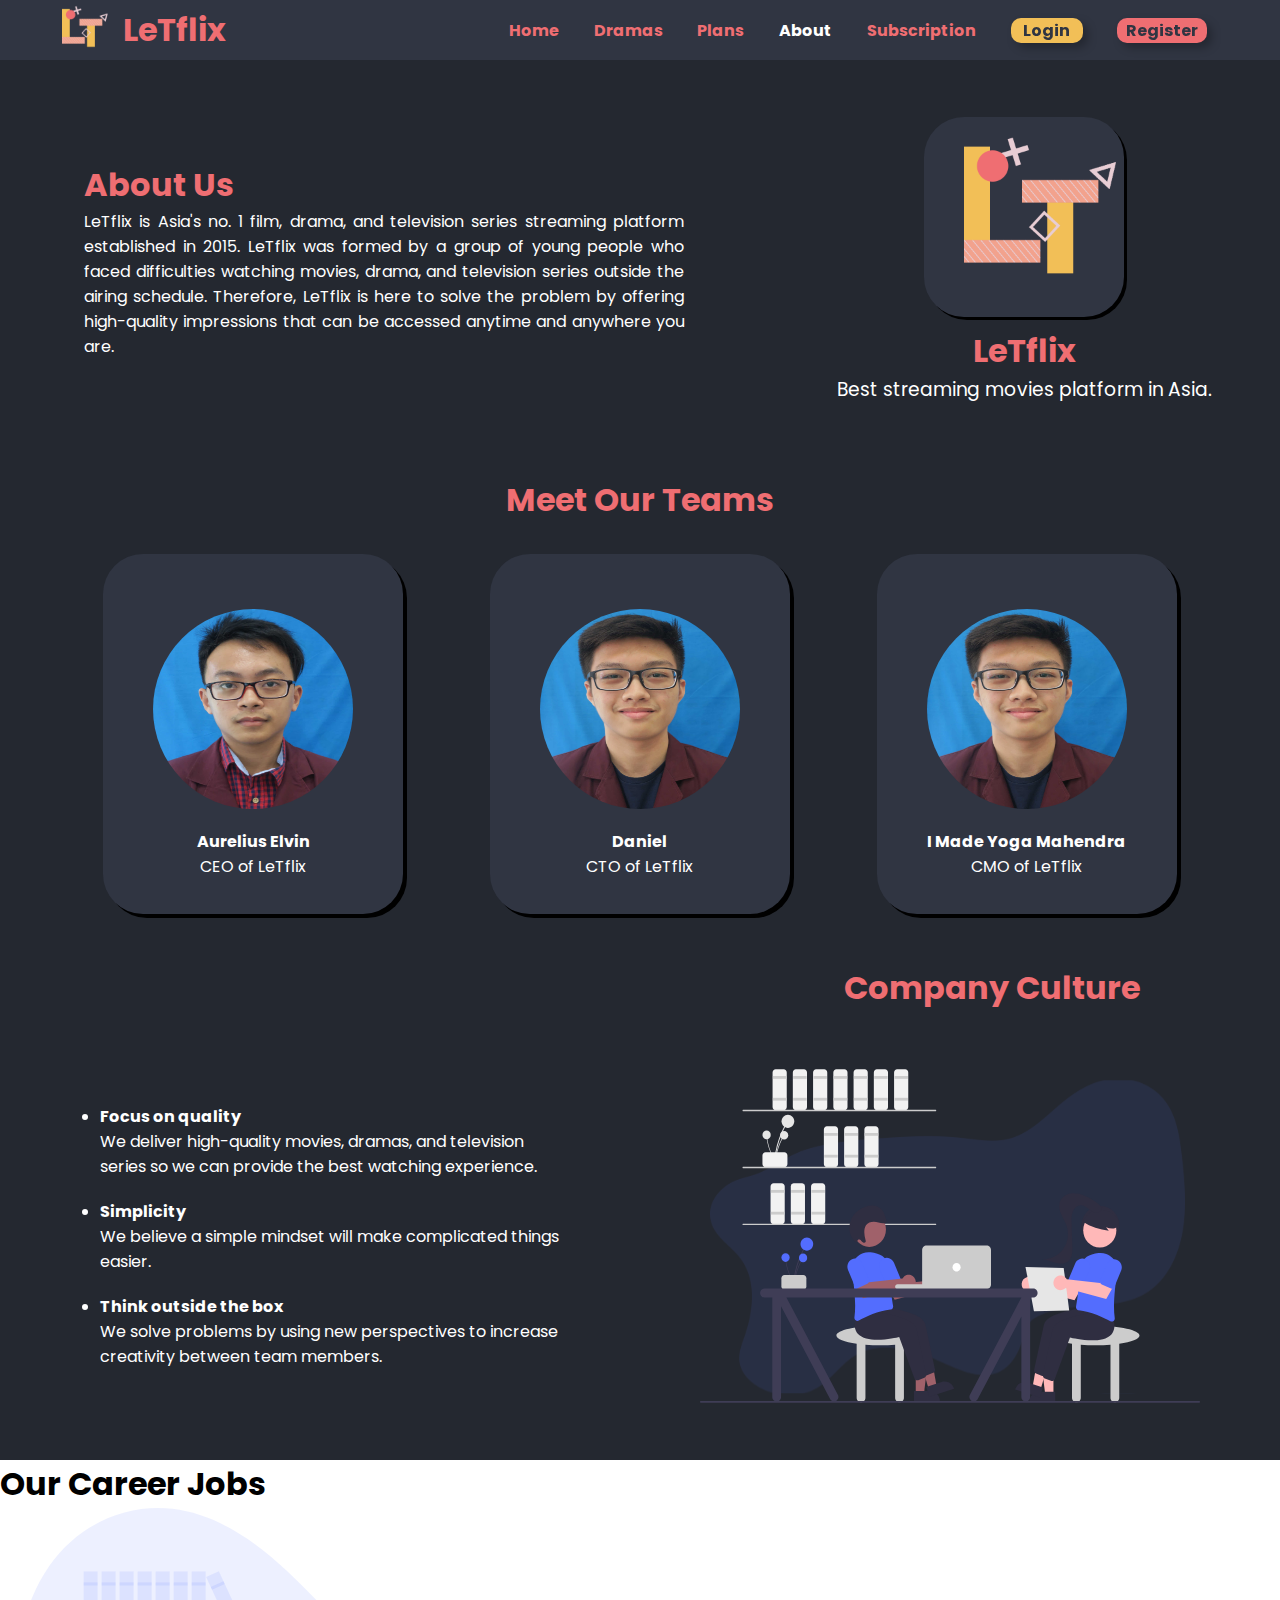
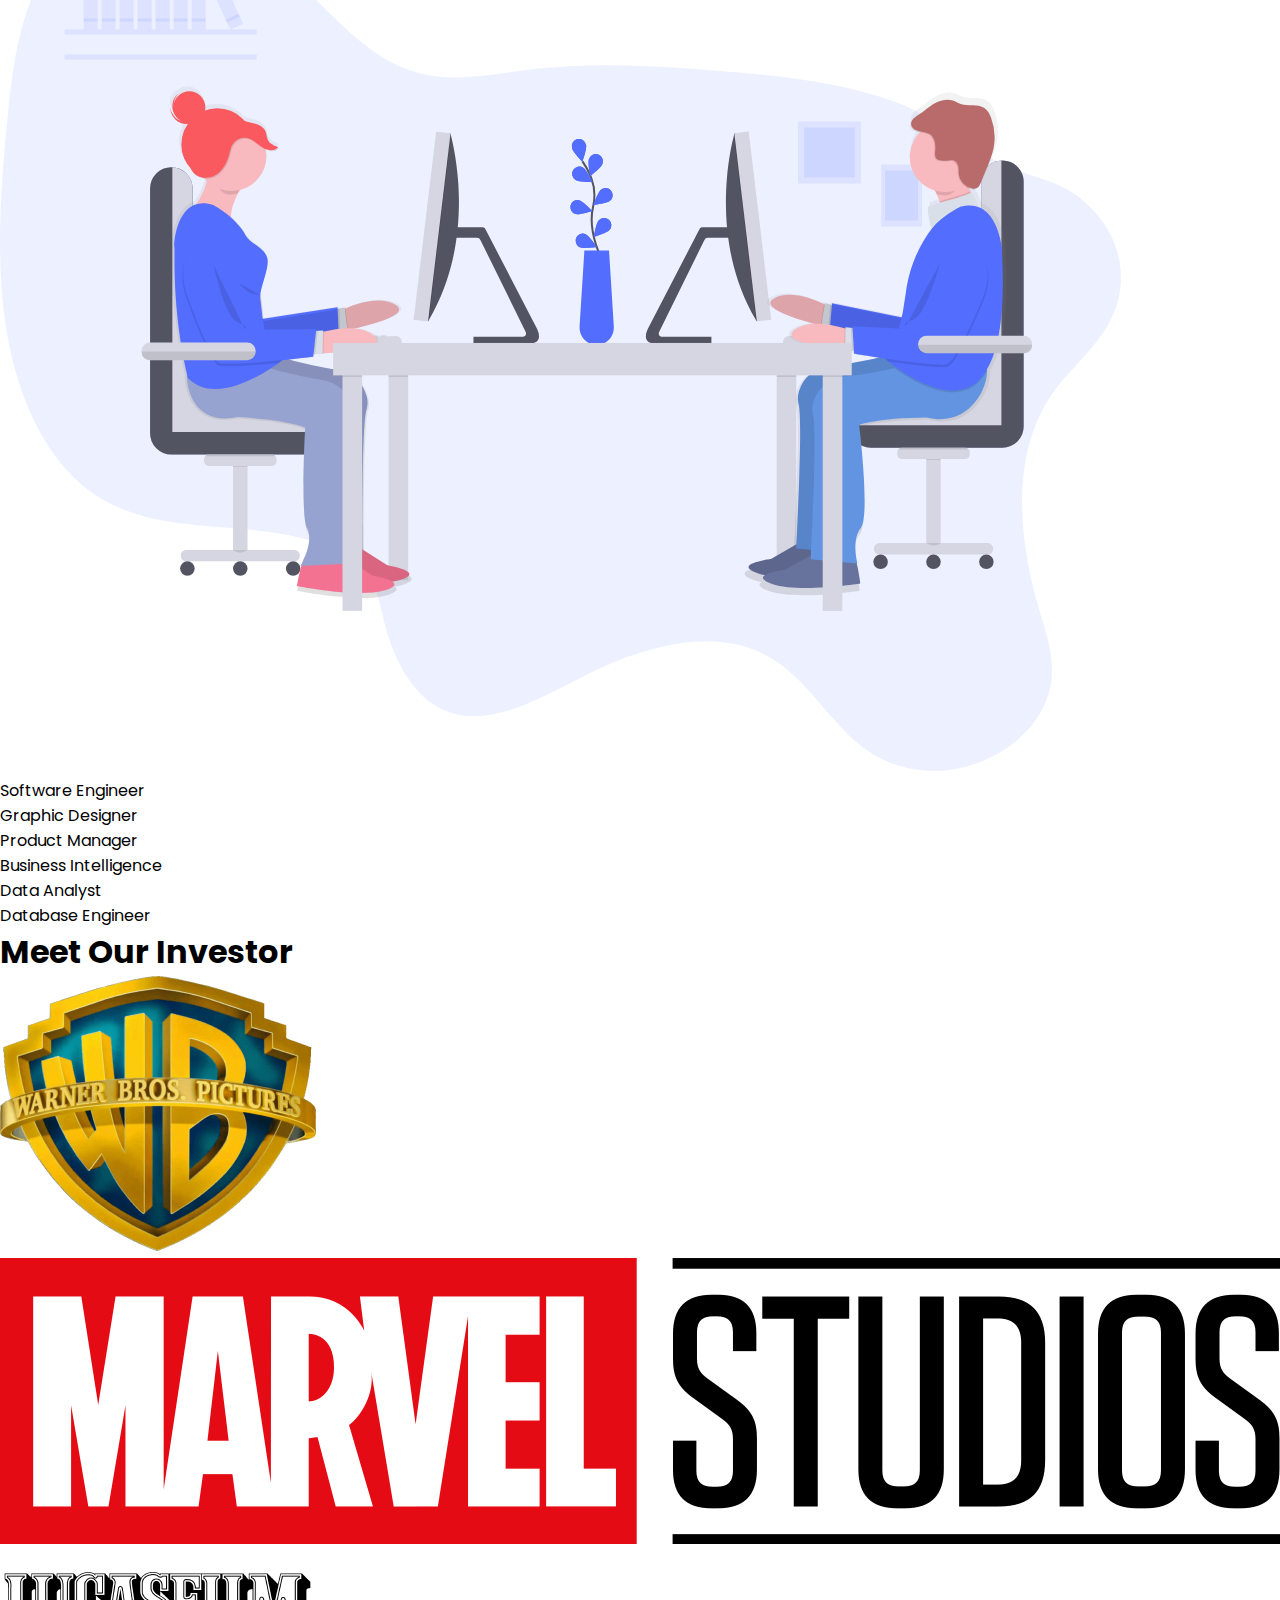
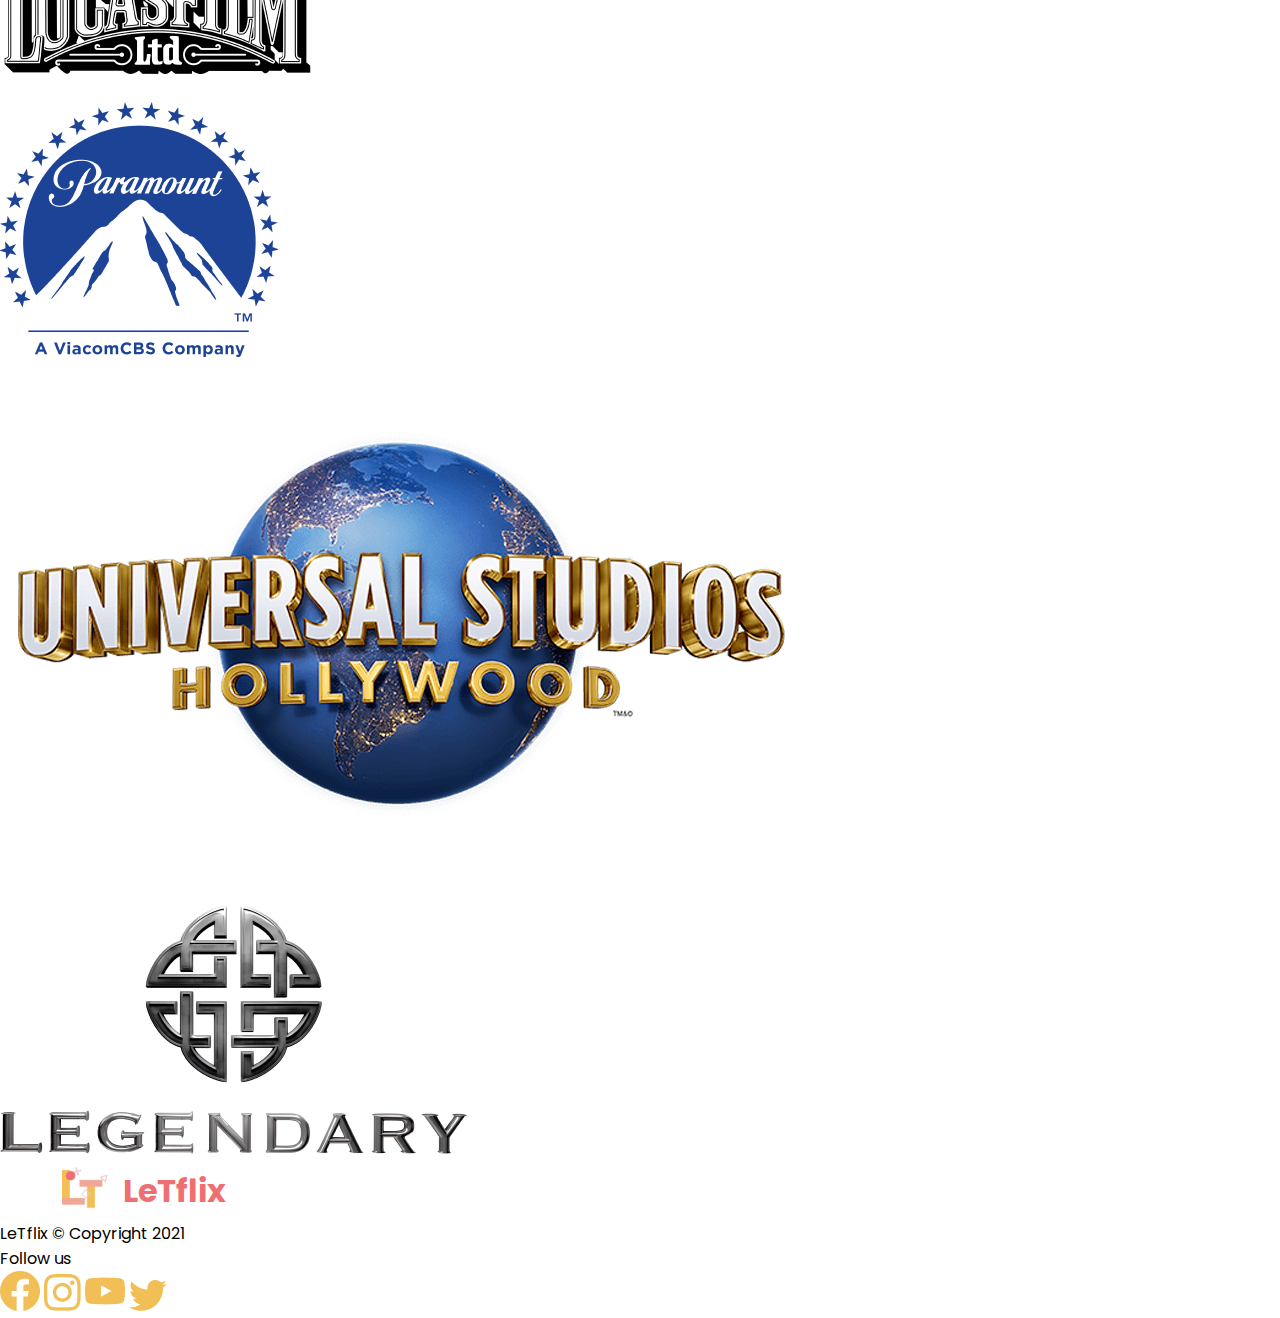
==== aboutPage.html @ 3bac0ff7 "Update aboutPage.html" ====
<!DOCTYPE html>
<html lang="en">
<head>
    <meta charset="UTF-8">
    <meta http-equiv="X-UA-Compatible" content="IE=edge">
    <meta name="viewport" content="width=device-width, initial-scale=1.0">
    <title>About Us - LeTflix</title>
    <link rel="preconnect" href="https://fonts.gstatic.com">
    <link href="https://fonts.googleapis.com/css2?family=Poppins:wght@400;700&display=swap" rel="stylesheet">
    <link rel="stylesheet" href="./style/aboutStyle.css">
    <link rel="shortcut icon" href="./assets/logo.png">
</head>
<body>
    <header>
        <div class="header-left">
            <img src="./assets/logo.png" width="60px" height="60px" alt="">
            <h1>LeTflix</h1>
        </div>
        <div class="header-right">
            <a class="nav-home" href="homePage.html">Home</a>
            <a class="nav-dramas" href="dramasPage.html">Dramas</a>
            <a class="nav-plans" href="plansPage.html">Plans</a>
            <a class="nav-about" href="#">About</a>
            <a class="nav-subscription" href="subscriptionPage.html">Subscription</a>
            <a class="nav-login" href="#" class="login">Login</a>
            <a class="nav-register" href="#" class="register">Register</a>
        </div>
    </header>

    <div class="about-us-desc">
        <div class="left-container">
            <div class="left-content">
                <h1>About Us</h1>
                <p>LeTflix is Asia's no. 1 film, drama, and television series streaming platform established in 2015. LeTflix was formed by a group of young people who faced difficulties watching movies, drama, and television series outside the airing schedule. Therefore, LeTflix is here to solve the problem by offering high-quality impressions that can be accessed anytime and anywhere you are.</p>
            </div>
        </div>
        <div class="right-container">
            <div class="logo">
                <img src="./assets/logo.png" alt="">
            </div>
            <h1>LeTflix</h1>
            <h3>Best streaming movies platform in Asia.</h3>
        </div>
    </div>

    <div class="our-teams">
        <div class="our-teams-container">
            <h1>Meet Our Teams</h1>
            <div class="list-members">
                <div class="single-member">
                    <img class="elvin" src="./assets/elvin.jpg" alt="">
                    <h4>Aurelius Elvin</h4>
                    <p>CEO of LeTflix</p>
                </div>
                <div class="single-member">
                    <img class="daniel" src="./assets/daniel.jpg" alt="">
                    <h4>Daniel</h4>
                    <p>CTO of LeTflix</p>
                </div>
                <div class="single-member">
                    <img class="made" src="./assets/daniel.jpg" alt="">
                    <h4>I Made Yoga Mahendra </h4>
                    <p>CMO of LeTflix</p>
                </div>
            </div>
        </div>
    </div>

    <div class="company-culture">
        <!-- <div class="company-culture-container"> -->
            <h1>Company Culture</h1>
            <div class="culture-content">
                <div class="left-culture">
                    <div class="left-culture-content">
                        <ul>
                            <div class="list-content">
                                <li>Focus on quality</li>
                                <p>We deliver high-quality movies, dramas, and television series so we can provide the best watching experience.</p>
                            </div>
                            <div class="list-content">
                                <li>Simplicity</li>
                                <p>We believe a simple mindset will make complicated things easier.</p>
                            </div>
                            <div class="list-content">
                                <li>Think outside the box</li>
                                <p>We solve problems by using new perspectives to increase creativity between team members.</p>
                            </div>
                        </ul>
                    </div>
                </div>
                <div class="right-culture">
                    <img src="./assets/company-culture.svg" alt="">
                </div>
            <!-- </div> -->
        </div>
    </div>

    <div class="company-career">
        <h1>Our Career Jobs</h1>
        <div class="career-content">
            <div class="left-career">
                <img src="./assets/undraw_co-working_825n.svg" alt="">
            </div>
            <div class="right-career">
                <div class="right-career-content">
                    <ul>
                            <li>
                                Software Engineer
                            </li>                       
                            <li>
                                Graphic Designer
                            </li>                       
                            <li>
                                Product Manager
                            </li>                       
                            <li>
                                Business Intelligence
                            </li>                       
                            <li>
                                Data Analyst
                            </li>                       
                            <li>
                                Database Engineer
                            </li>
                    </ul>
                </div>
            </div>
        </div>
    </div>

    <div class="company-investor">
        <h1>Meet Our Investor</h1>
        <div class="top-investor-content">
                <div class="top-investor">
                     <img src="./assets/warner-bros.png" alt="">
                </div>
                <div class="top-investor">
                    <div class="center-investor">
                        <img src="./assets/marvel.png" alt="">
                    </div>
                    <div class="center-investor">
                        <img src="./assets/lucas-film.png" alt="">
                    </div>
                </div>
                <div class="top-investor">
                    <img src="./assets/paramount.png" alt="">
                </div>
        </div>
        
        <div class="bottom-investor-content">
            <div class="bottom-investor-container">
                <div class="bottom-investor">
                    <img src="./assets/universal.png" alt="">
                </div>
                <div class="bottom-investor">
                    <img src="./assets/legendary.png" alt="">
                </div>
            </div>
        </div>
    </div>

    <footer>
        <div class="footer-left">
            <img src="./assets/logo.png" width="60px" height="60px" alt="">
            <h1>LeTflix</h1>
        </div>
        <p>LeTflix &copy; Copyright 2021</p>
        <div class="footer-right">
            <p>Follow us</p>
            <div class="social-media">
                <img src="./assets/fb.png" alt="">
                <img src="./assets/ig.png" alt="">
                <img src="./assets/yt.png" alt="">
                <img src="./assets/twt.png" alt="">
            </div>
        </div>
    </footer>

</body>
</html>
---- style/aboutStyle.css ----
*{
    font-family: 'Poppins', sans-serif;
    margin: 0;
    padding: 0;
    box-sizing: border-box;
}

header{
    /* position: fixed;
    top: 0; */
    /* overflow: hidden; */
    width: 100%;
    display: flex;
    align-items: center;
    justify-content: space-between;
    background-color: #303542;
    box-shadow: 0px 5px 5px rgba(0, 0, 0, 0.25);
}

.header-left, .footer-left{
    display: flex;
    width: 200px;
    align-items: center;
    justify-content: space-evenly;
    margin-left: 38px;
    color: #EF6E72;
}

.header-right{
    width: 60%;
    display: flex ;
    justify-content: space-evenly;
    margin-right: 38px;
}

.header-right a{
    text-decoration: none;
    font-weight:500;
    color: #EF6E72;
    font-weight: bold;
}

.header-right .nav-about{
    color: #FFFFFF;
}

.header-right .nav-login{
    background-color: #F2BF57;
    color: #303542;
    width: 72px;
    text-align: center;
    border-radius: 10px;
    filter: drop-shadow(5px 5px 4px rgba(0, 0, 0, 0.25));
}

.header-right .nav-register{
    background-color: #EF6E72;
    color: #303542;
    width: 90px;
    text-align: center;
    border-radius: 10px;
    filter: drop-shadow(5px 5px 4px rgba(0, 0, 0, 0.25));
}

.about-us-desc{
    display: flex;
    background-color: #242830;
    height: 400px;
}

.left-container{
    /* background-color: blue; */
    width: 60%;
    display: flex;
    flex-direction: column;
    justify-content: center;
    align-items: center;
}

.left-content{
    width: 600px;
    text-align: justify;
}

.right-container{
    /* background-color: #F2BF57; */
    width: 40%;
    display: flex;
    flex-direction: column;
    align-items: center;
    justify-content: center;
}

.right-container h1, .left-content h1, .our-teams-container h1, .company-culture h1{
    color: #EF6E72;
}

.right-container h3, .left-content p, .single-member p{
    color: #FFFFFF;
    font-weight: normal;
}

.logo{
    background-color: #303542;
    height: 200px;
    width: 200px;
    /* margin-top: 100px; */
    border-radius: 40px;
    /* filter: drop-shadow(5px 4px 4px rgba(0, 0, 0, 0.25)); */
    box-shadow: 3px 3px black;
    margin-bottom: 10px;
}

.logo img{
    height: 200px;
    width: 200px;
}

.our-teams{
    background-color: #242830;
    height: 500px;
    display: flex;
    flex-direction: column;
    align-items: center;
    justify-content: center;
    text-align: center;
}

.our-teams-container{
    /* background-color: rebeccapurple; */
    width: 1200px;
    /* height: 400px; */
}

.list-members{
    display: flex;
    justify-content: space-around;
    margin: 20px;
    
}

.single-member{
    background-color: #303542;
    width: 300px;
    margin: 10px;
    height: 360px;
    display: flex;
    flex-direction: column;
    justify-content: center;
    align-items: center;
    border-radius: 40px;
    transition: transform .2s;
    box-shadow: 4px 4px black;
}

.single-member:hover{
    transform: scale(1.02);
}

.single-member img{
    width: 200px;
    height: 240px;
    border-radius: 50%;
    padding: 20px 0;
}

.single-member h4{
    font-weight: bold;
    color: #FFFFFF;
}

.company-culture{
    background-color: #242830;
    height: 500px;
    display: flex;
    flex-direction: column;
    justify-content: space-evenly;
}

.company-culture h1{
    /* background-color: white; */
    text-align: end;
    /* padding-right: 120px; */
    margin: 0 140px;
}

.culture-content{
    /* background-color: #F2BF57; */
    display: flex;
    justify-content: space-around;
    align-items: center;
    margin: 20px;
    /* height: 1400px; */
}

.left-culture{
    /* background-color: red; */
    width: 50%;
    height: 380px;
    display: flex;
    /* flex-direction: column; */
    justify-content: center;
    align-items: center;
    /* margin-left: 10px; */
}

.left-culture-content{
    /* background-color: #EF6E72; */
    width: 460px;
    color: #FFFFFF;
}

.left-culture-content p{
    font-weight: normal;
}

.left-culture-content li{
    font-weight: bold;
}

.list-content{
    margin: 20px 0;
}

.right-culture{
    width: 50%;
    display: flex;
    flex-direction: column;
    align-items: center;
    /* background-color: blue; */

}

.right-culture img{
    /* background-color: #EF6E72; */
    width: 500px;
    height: 400px;
}
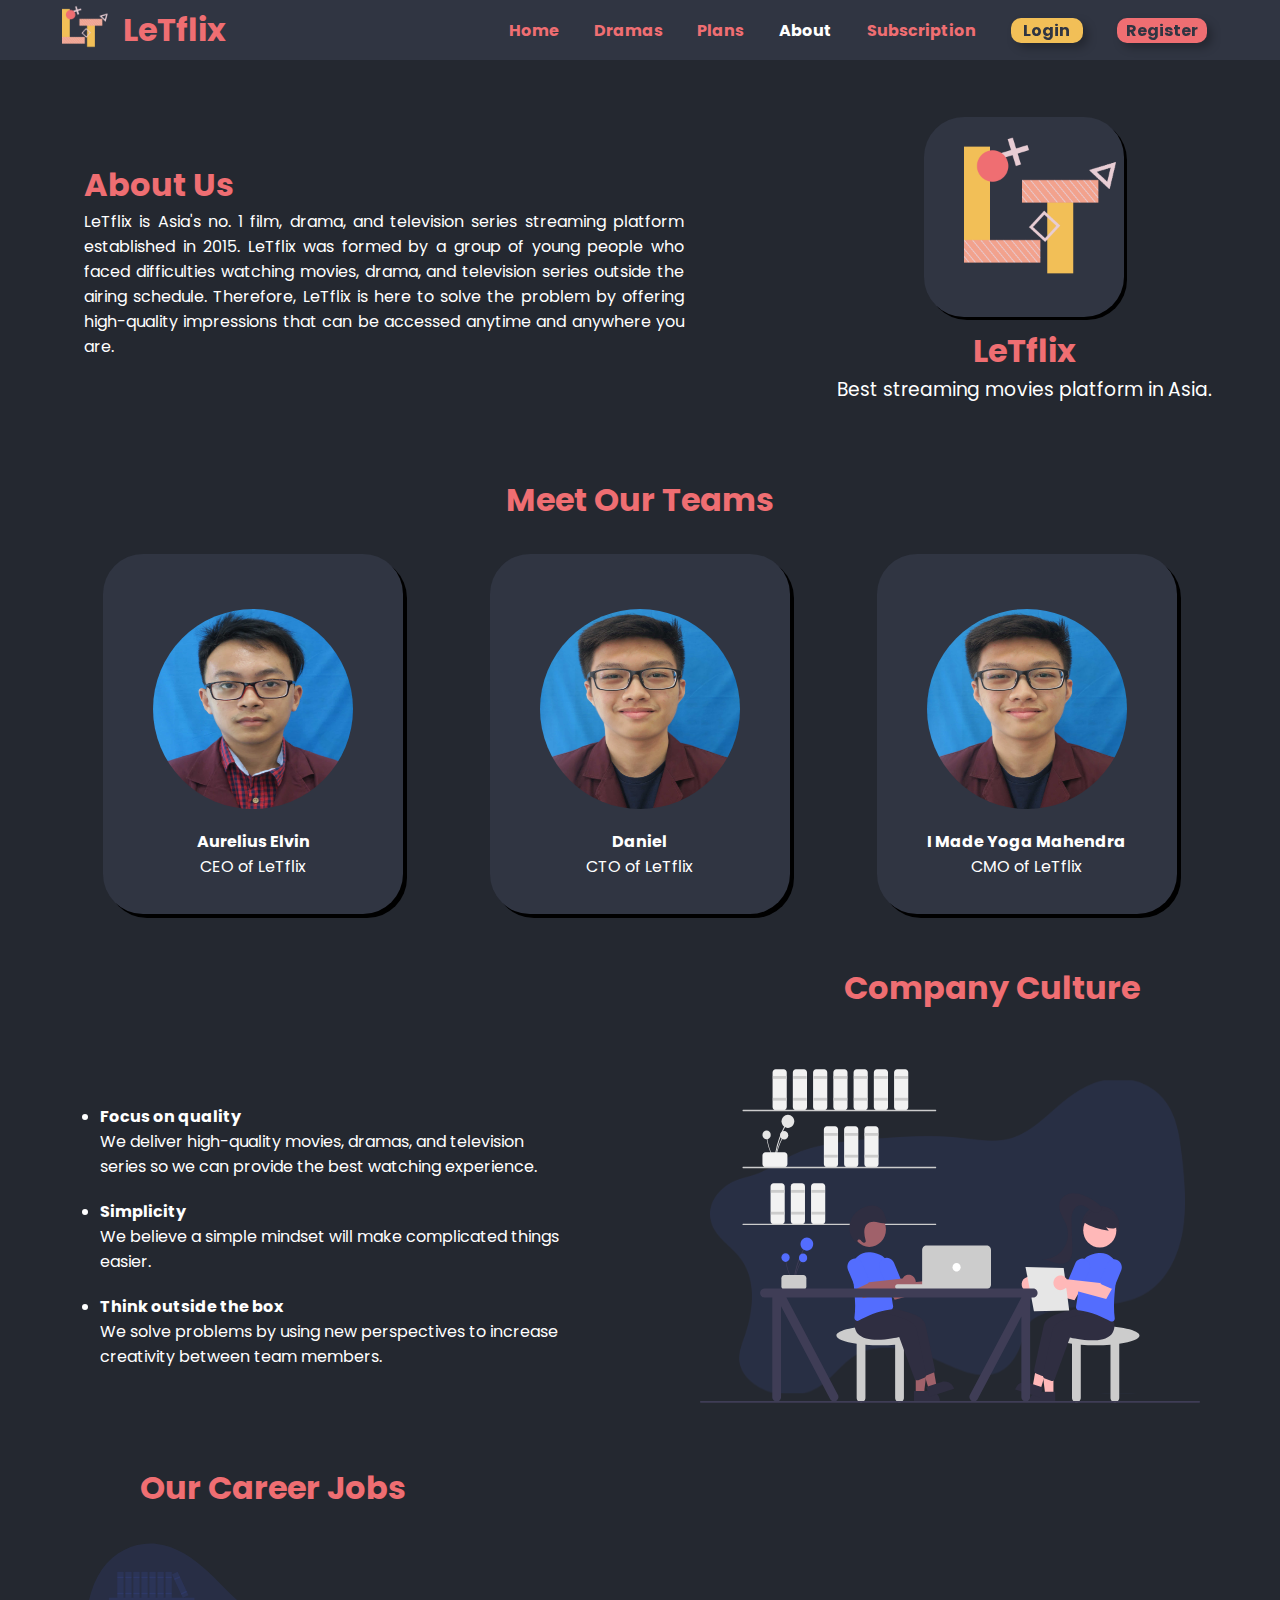
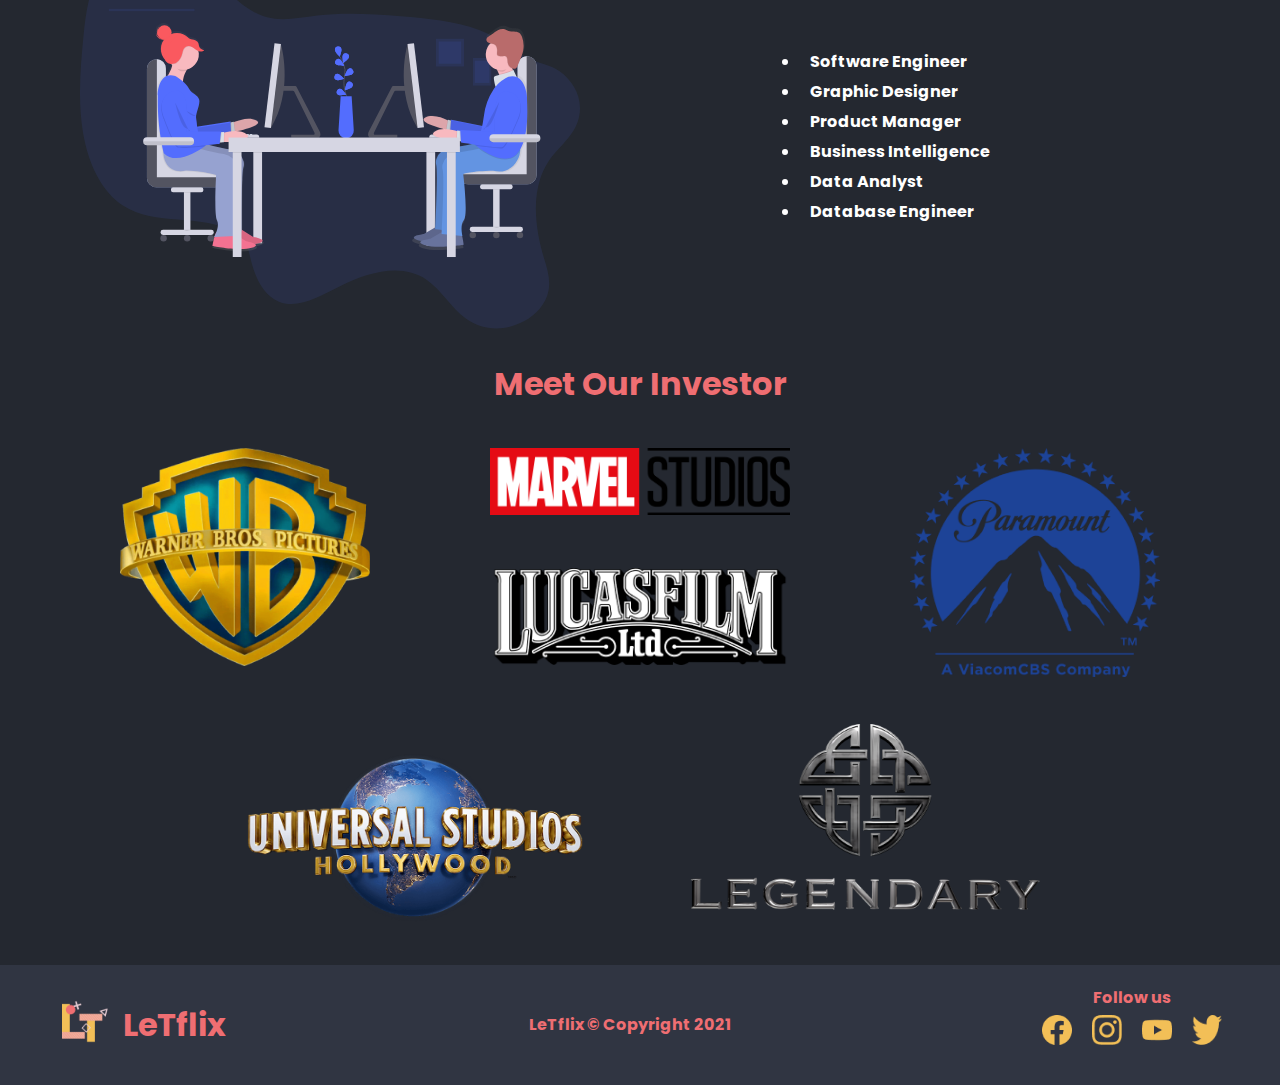
==== commit dda12c41: "update" ====
--- a/aboutPage.html
+++ b/aboutPage.html
@@ -104,24 +104,12 @@
             <div class="right-career">
                 <div class="right-career-content">
                     <ul>
-                            <li>
-                                Software Engineer
-                            </li>                       
-                            <li>
-                                Graphic Designer
-                            </li>                       
-                            <li>
-                                Product Manager
-                            </li>                       
-                            <li>
-                                Business Intelligence
-                            </li>                       
-                            <li>
-                                Data Analyst
-                            </li>                       
-                            <li>
-                                Database Engineer
-                            </li>
+                        <li>Software Engineer</li>                       
+                        <li>Graphic Designer</li>                       
+                        <li>Product Manager</li>                       
+                        <li>Business Intelligence</li>                       
+                        <li>Data Analyst</li>                       
+                        <li>Database Engineer</li>
                     </ul>
                 </div>
             </div>
@@ -132,7 +120,7 @@
         <h1>Meet Our Investor</h1>
         <div class="top-investor-content">
                 <div class="top-investor">
-                     <img src="./assets/warner-bros.png" alt="">
+                    <img src="./assets/warner-bros.png" alt="">
                 </div>
                 <div class="top-investor">
                     <div class="center-investor">
--- a/style/aboutStyle.css
+++ b/style/aboutStyle.css
@@ -236,3 +236,143 @@
     width: 500px;
     height: 400px;
 }
+
+/* mulai dari sini */
+.company-career{
+    background-color: #242830;
+    height: 500px;
+    display: flex;
+    flex-direction: column;
+    justify-content: space-evenly;
+}
+
+
+.company-career h1{
+    text-align: start;
+    margin: 0 140px;
+    color: #EF6E72;
+}
+
+.career-content{
+    display: flex;
+    justify-content: space-around;
+    align-items: center;
+    margin: 20px;
+}
+
+.right-career{
+    width: 50%;
+    height: 380px;
+    display: flex;
+    justify-content: center;
+    align-items: center;
+}
+
+.right-career-content{
+    width: 500px;
+    color: #FFFFFF;
+}
+
+.right-career-content li{
+    font-weight: bold;
+    margin: 5px 100px;
+    padding-left: 10px;
+    
+}
+
+.list-content{
+    margin: 20px 0px;
+}
+
+.left-career{
+    width: 50%;
+    display: flex;
+    flex-direction: column;
+    align-items: center;
+
+}
+
+.left-career img{
+    width: 500px;
+    height: 400px;
+}
+
+.company-investor{
+    background-color: #242830;
+}
+
+.company-investor h1{
+    color: #EF6E72;
+    text-align: center;
+}
+
+.company-investor img{
+    /* background-color: green; */
+    width: 250px;
+}
+
+.top-investor-content{
+    display: flex;
+    justify-content: space-evenly;
+    margin: 40px 0;
+
+}
+
+.bottom-investor-container{
+    display: flex;
+    justify-content: space-evenly;
+    margin-top: 40px;
+}
+
+.bottom-investor-container img{
+    width: 350px;
+}
+
+.center-investor{
+    width: 300px;
+    height: 100px;
+}
+
+.center-investor img{
+    width: 300px;
+}
+
+.bottom-investor{
+    /* background-color: green; */
+    margin: 0 -140px;
+}
+
+footer{
+    display: flex;
+    align-items: center;
+    justify-content: space-between;
+    background-color: #303542;
+    height: 120px;
+}
+
+footer p{
+    color: #EF6E72;
+    font-weight: bold;
+}
+
+.footer-right{
+    margin-right: 38px;
+    width: 220px;
+    height: 80px;
+    text-align: center;
+}
+
+.social-media{
+    display: flex;
+    justify-content: space-evenly;
+    margin-top: 5px;
+}
+
+.social-media img{
+    width: 30px;
+    height: 30px;
+}
+
+
+
+
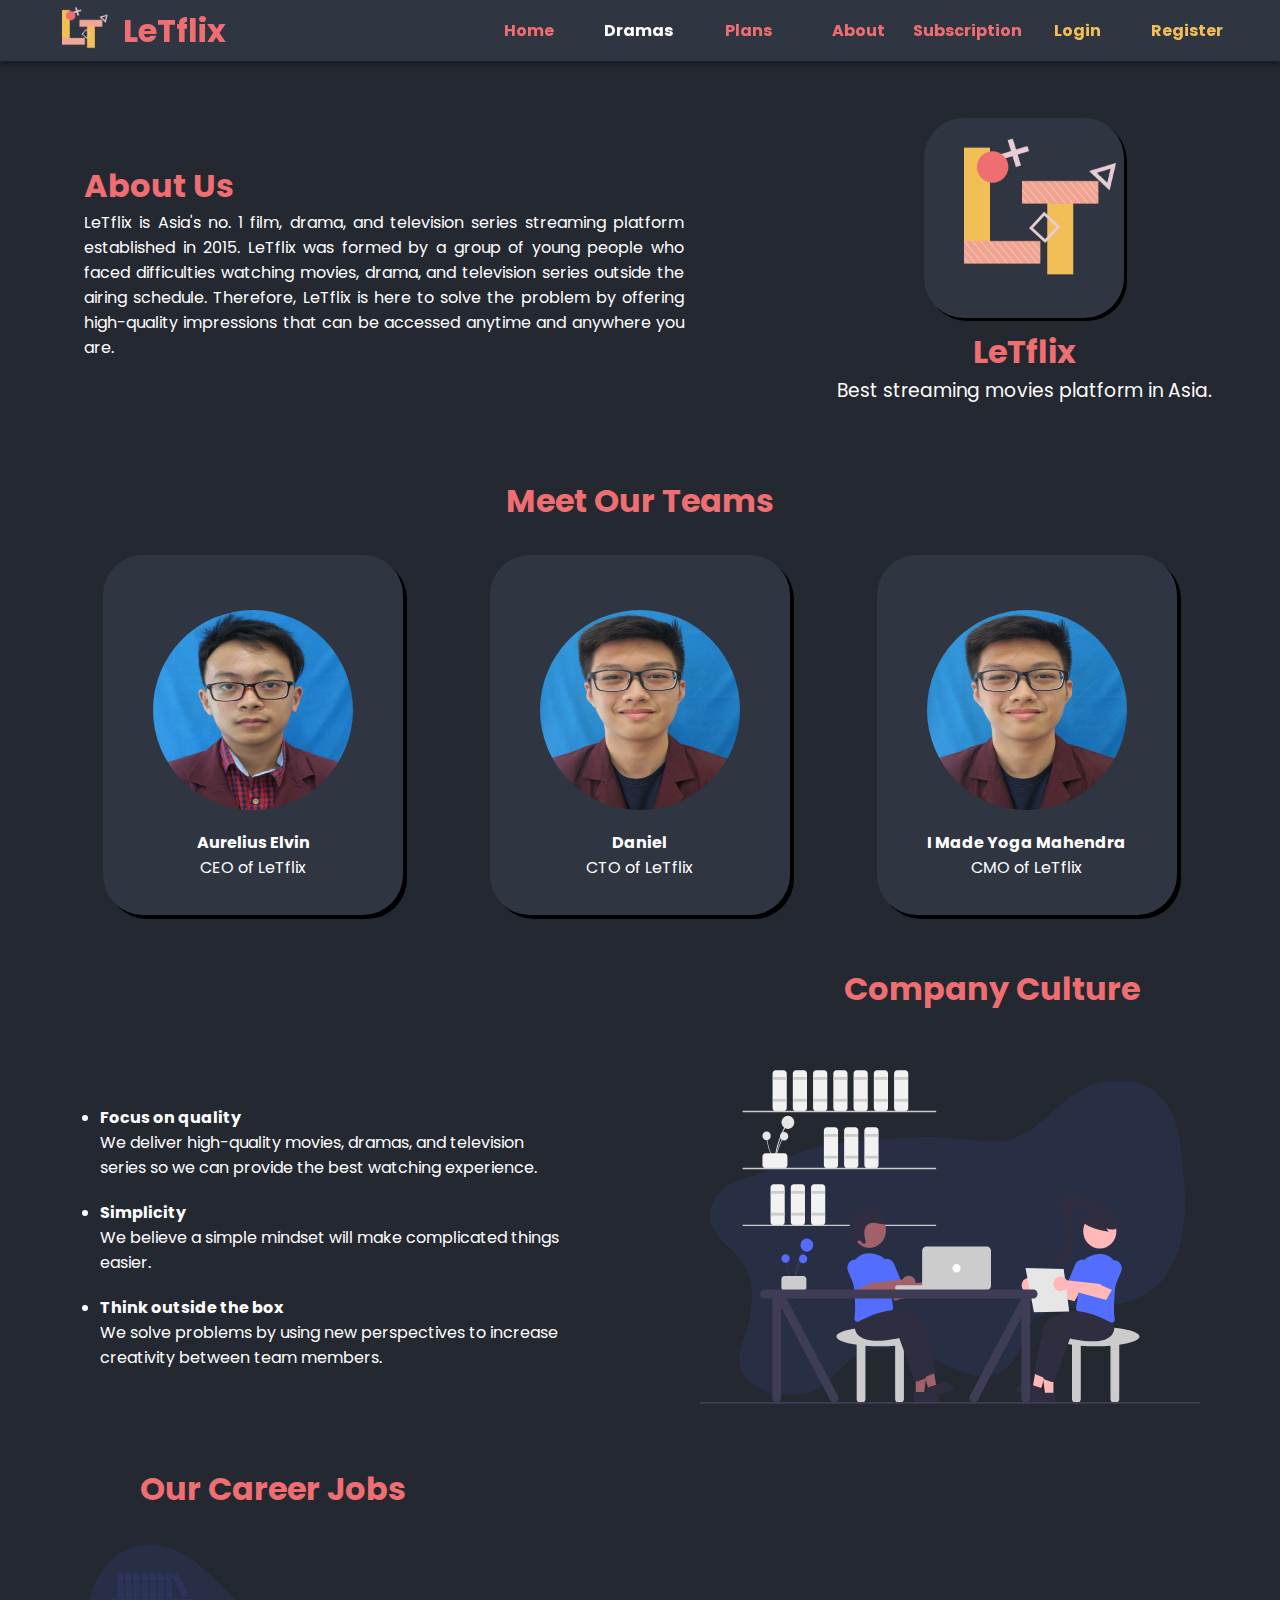
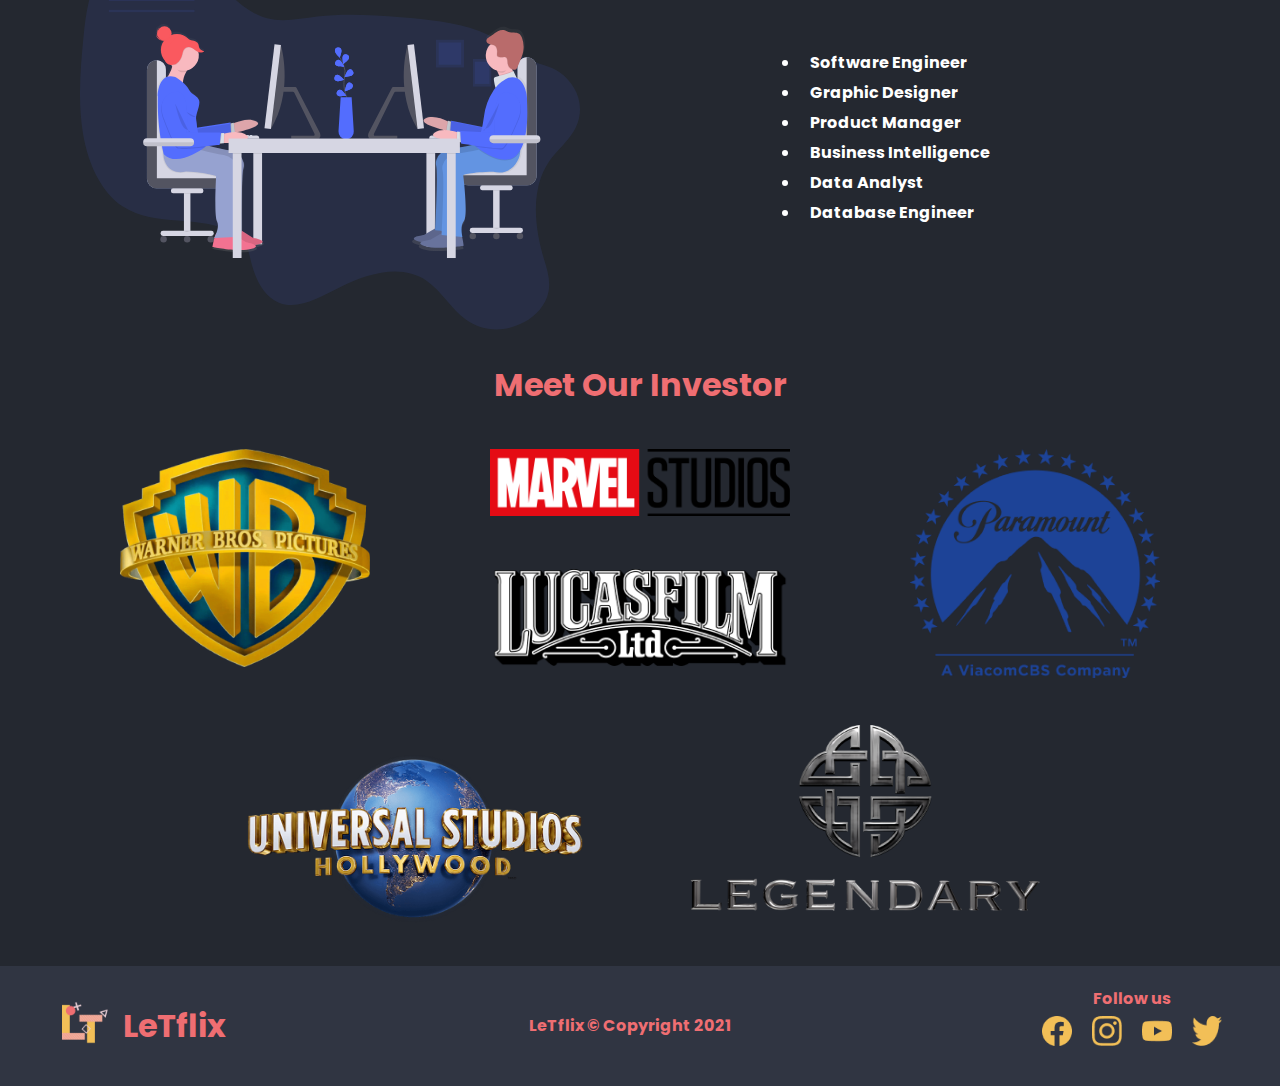
==== commit f55d3621: "update" ====
--- a/aboutPage.html
+++ b/aboutPage.html
@@ -4,11 +4,12 @@
     <meta charset="UTF-8">
     <meta http-equiv="X-UA-Compatible" content="IE=edge">
     <meta name="viewport" content="width=device-width, initial-scale=1.0">
-    <title>About Us - LeTflix</title>
+    <title>About - LetFlix</title>
     <link rel="preconnect" href="https://fonts.gstatic.com">
     <link href="https://fonts.googleapis.com/css2?family=Poppins:wght@400;700&display=swap" rel="stylesheet">
     <link rel="stylesheet" href="./style/aboutStyle.css">
     <link rel="shortcut icon" href="./assets/logo.png">
+    <link rel="stylesheet" href="https://cdnjs.cloudflare.com/ajax/libs/font-awesome/4.7.0/css/font-awesome.min.css">
 </head>
 <body>
     <header>
@@ -17,13 +18,22 @@
             <h1>LeTflix</h1>
         </div>
         <div class="header-right">
-            <a class="nav-home" href="homePage.html">Home</a>
-            <a class="nav-dramas" href="dramasPage.html">Dramas</a>
-            <a class="nav-plans" href="plansPage.html">Plans</a>
-            <a class="nav-about" href="#">About</a>
-            <a class="nav-subscription" href="subscriptionPage.html">Subscription</a>
-            <a class="nav-login" href="#" class="login">Login</a>
-            <a class="nav-register" href="#" class="register">Register</a>
+            <ul>
+                <li><a class="nav-home" href="homePage.html">Home</a></li>
+                <li class="drama-list">
+                    Dramas
+                    <ul>
+                        <li><a class="nav-dramas" href="dramasPage.html">Latest Dramas</a></li>
+                        <li><a class="nav-dramas" href="dramasPage.html">Chinese Dramas</a></li>
+                        <li><a class="nav-dramas" href="dramasPage.html">Korean Dramas</a></li>
+                    </ul>
+                </li>
+                <li><a class="nav-plans" href="plansPage.html">Plans</a></li>
+                <li><a class="nav-about" href="aboutPage.html">About</a></li>
+                <li><a class="nav-subscription" href="subscriptionPage.html">Subscription</a></li>
+                <li><a class="nav-login" href="#" class="login">Login</a></li>
+                <li><a class="nav-register" href="#" class="register">Register</a></li>
+            </ul>
         </div>
     </header>
 
--- a/style/aboutStyle.css
+++ b/style/aboutStyle.css
@@ -6,9 +6,8 @@
 }
 
 header{
-    /* position: fixed;
-    top: 0; */
-    /* overflow: hidden; */
+    position: sticky;
+    top: 0;
     width: 100%;
     display: flex;
     align-items: center;
@@ -28,38 +27,87 @@
 
 .header-right{
     width: 60%;
-    display: flex ;
+    display: flex;
     justify-content: space-evenly;
     margin-right: 38px;
-}
-
-.header-right a{
+    /* background-color: aqua; */
+}
+
+.header-right ul{
+    display: flex;
+    justify-content: space-evenly;
+    list-style: none;
+    /* padding: 0; */
+    width: 100%;
+    /* background-color: rebeccapurple; */
+}
+
+.header-right ul li ul {
+    display: none;
+    margin-top: 15px;
+    position: absolute;
+    z-index: -1;
+    width: 165px;
+}
+
+.header-right ul li{
+    padding: 18px 0;
+    width: 100%;
+    text-align: center;
+}
+
+.header-right ul li:hover ul{
+    display: flex;
+    flex-direction: column;
+}
+
+.header-right ul li ul li{
+    background-color: #303542;
+}
+
+.header-right ul li ul li:hover{
+    background-color: #242830;
+    /* color: #F2BF57; */
+}
+
+.header-right ul li ul li a:hover{
+    /* background-color: #242830; */
+    color: #FFFFFF;
+    font-weight: normal;
+}
+
+.header-right ul li a{
     text-decoration: none;
-    font-weight:500;
-    color: #EF6E72;
-    font-weight: bold;
-}
-
-.header-right .nav-about{
-    color: #FFFFFF;
-}
-
-.header-right .nav-login{
-    background-color: #F2BF57;
-    color: #303542;
-    width: 72px;
+    color: #EF6E72;
+    font-weight: bold;
+}
+
+.header-right ul li a:hover{
+    color: #FFFFFF;
+}
+
+.drama-list{
+    color: #FFFFFF;
+    font-weight: bold;
+}
+
+.drama-list:hover{
+    cursor: pointer;
+    background-color: #242830;
+}
+
+.header-right .nav-login, .header-right .nav-register{
+    /* background-color: #F2BF57; */
+    color: #F2BF57;
+    /* width: 72px; */
     text-align: center;
     border-radius: 10px;
-    filter: drop-shadow(5px 5px 4px rgba(0, 0, 0, 0.25));
-}
-
-.header-right .nav-register{
-    background-color: #EF6E72;
-    color: #303542;
-    width: 90px;
-    text-align: center;
-    border-radius: 10px;
-    filter: drop-shadow(5px 5px 4px rgba(0, 0, 0, 0.25));
+    font-weight: bold;
+    /* filter: drop-shadow(5px 5px 4px rgba(0, 0, 0, 0.25)); */
+}
+
+.header-right .nav-login:hover, .header-right .nav-register:hover{
+    color: #FFFFFF;
 }
 
 .about-us-desc{
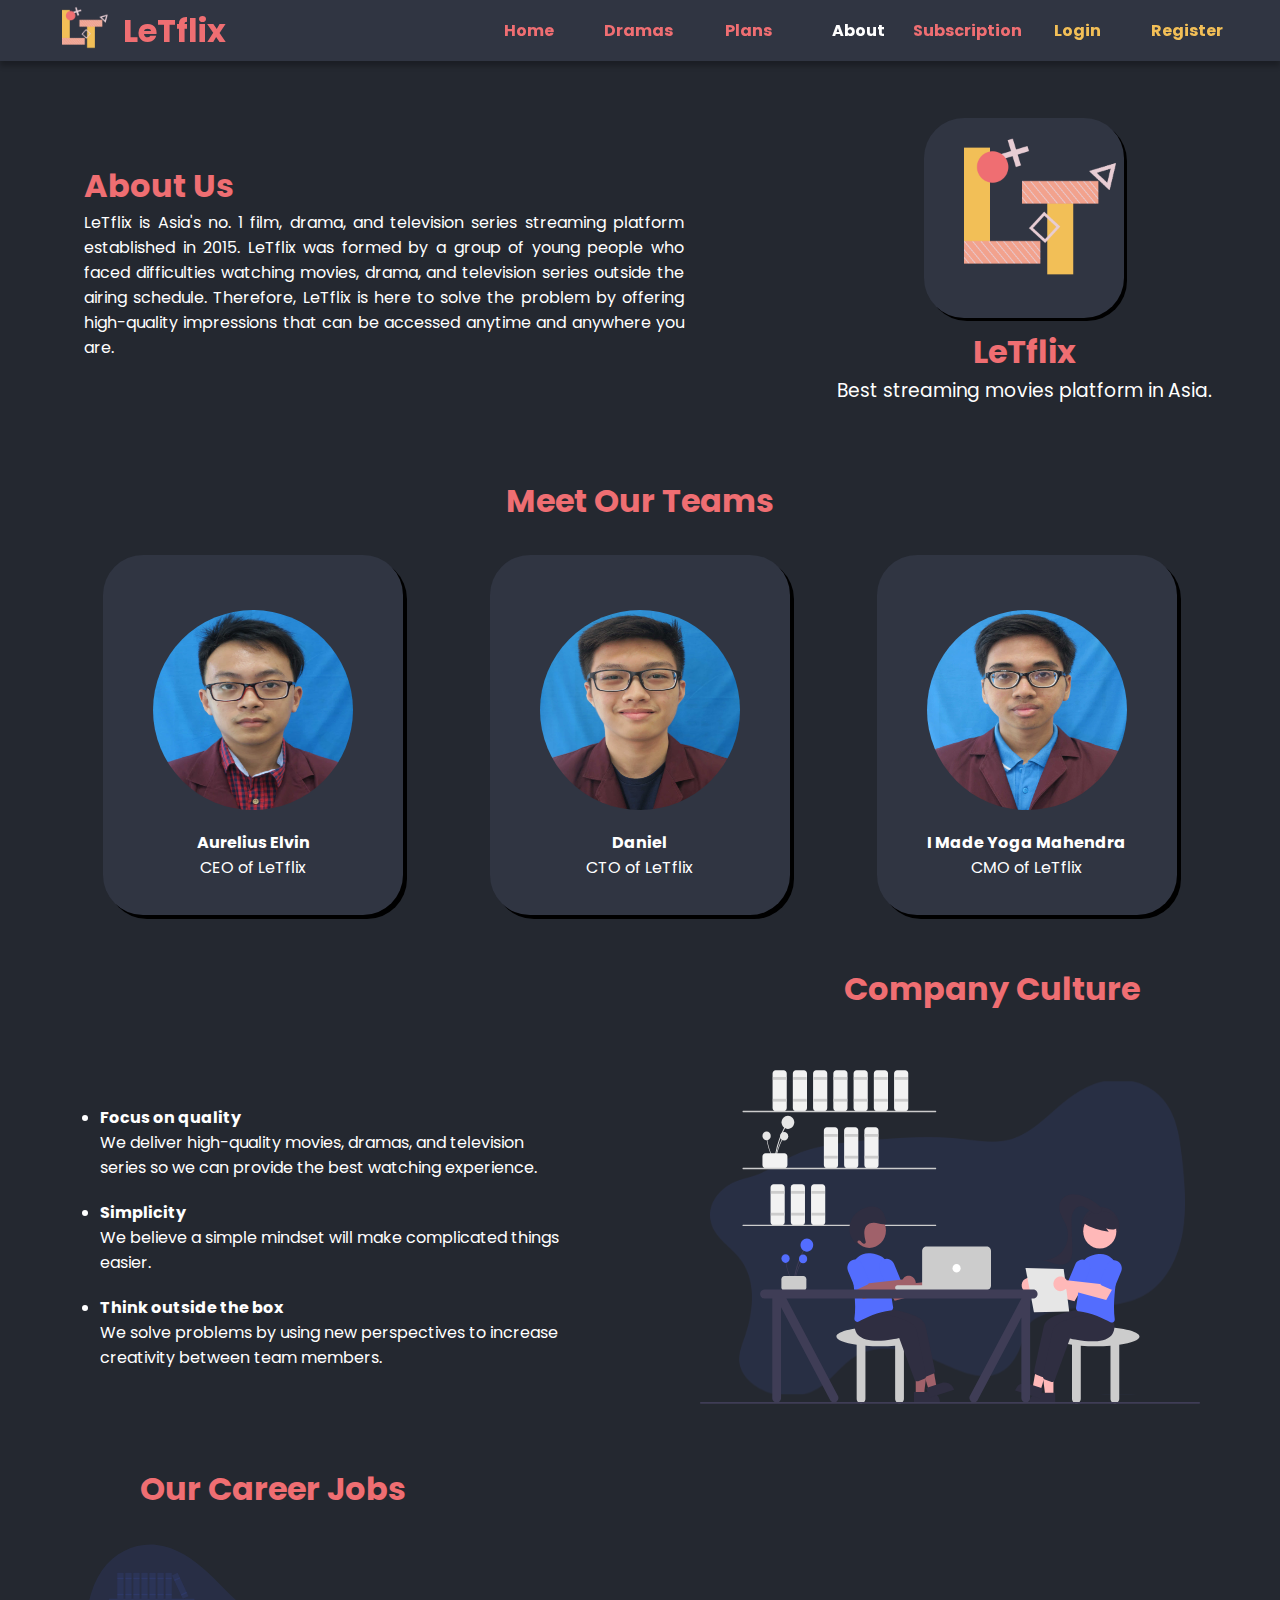
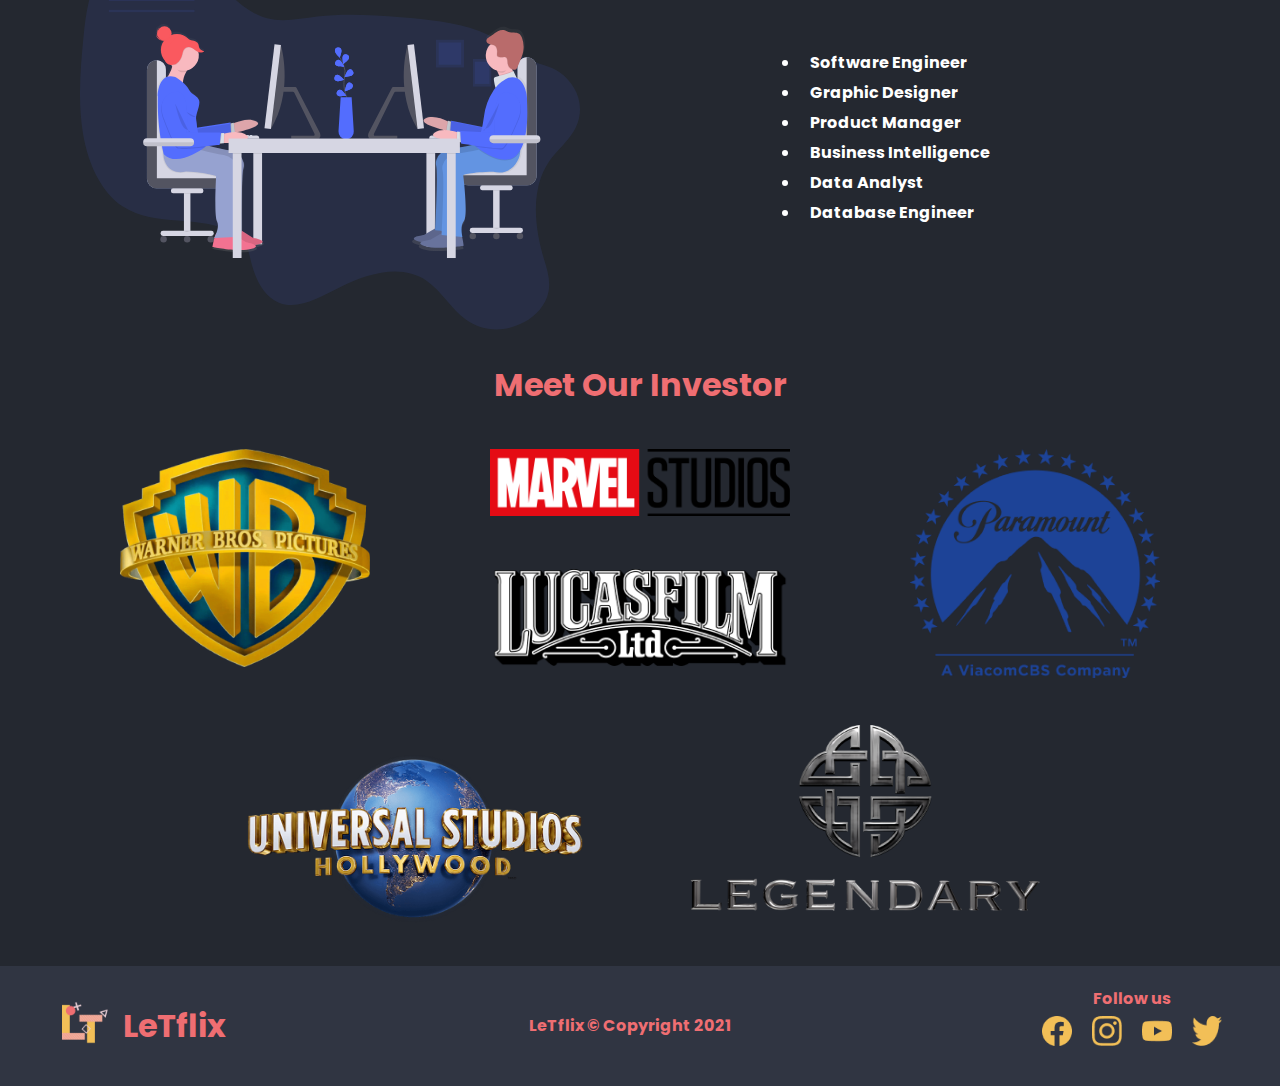
==== commit dcd4b83e: "update" ====
--- a/aboutPage.html
+++ b/aboutPage.html
@@ -68,7 +68,7 @@
                     <p>CTO of LeTflix</p>
                 </div>
                 <div class="single-member">
-                    <img class="made" src="./assets/daniel.jpg" alt="">
+                    <img class="made" src="./assets/made.jpg" alt="">
                     <h4>I Made Yoga Mahendra </h4>
                     <p>CMO of LeTflix</p>
                 </div>
--- a/style/aboutStyle.css
+++ b/style/aboutStyle.css
@@ -87,13 +87,19 @@
 }
 
 .drama-list{
-    color: #FFFFFF;
+    color: #EF6E72;
     font-weight: bold;
 }
 
 .drama-list:hover{
     cursor: pointer;
     background-color: #242830;
+    color: #FFFFFF;
+}
+
+.header-right .nav-about{
+    color: #FFFFFF;
+    font-weight: bold;
 }
 
 .header-right .nav-login, .header-right .nav-register{
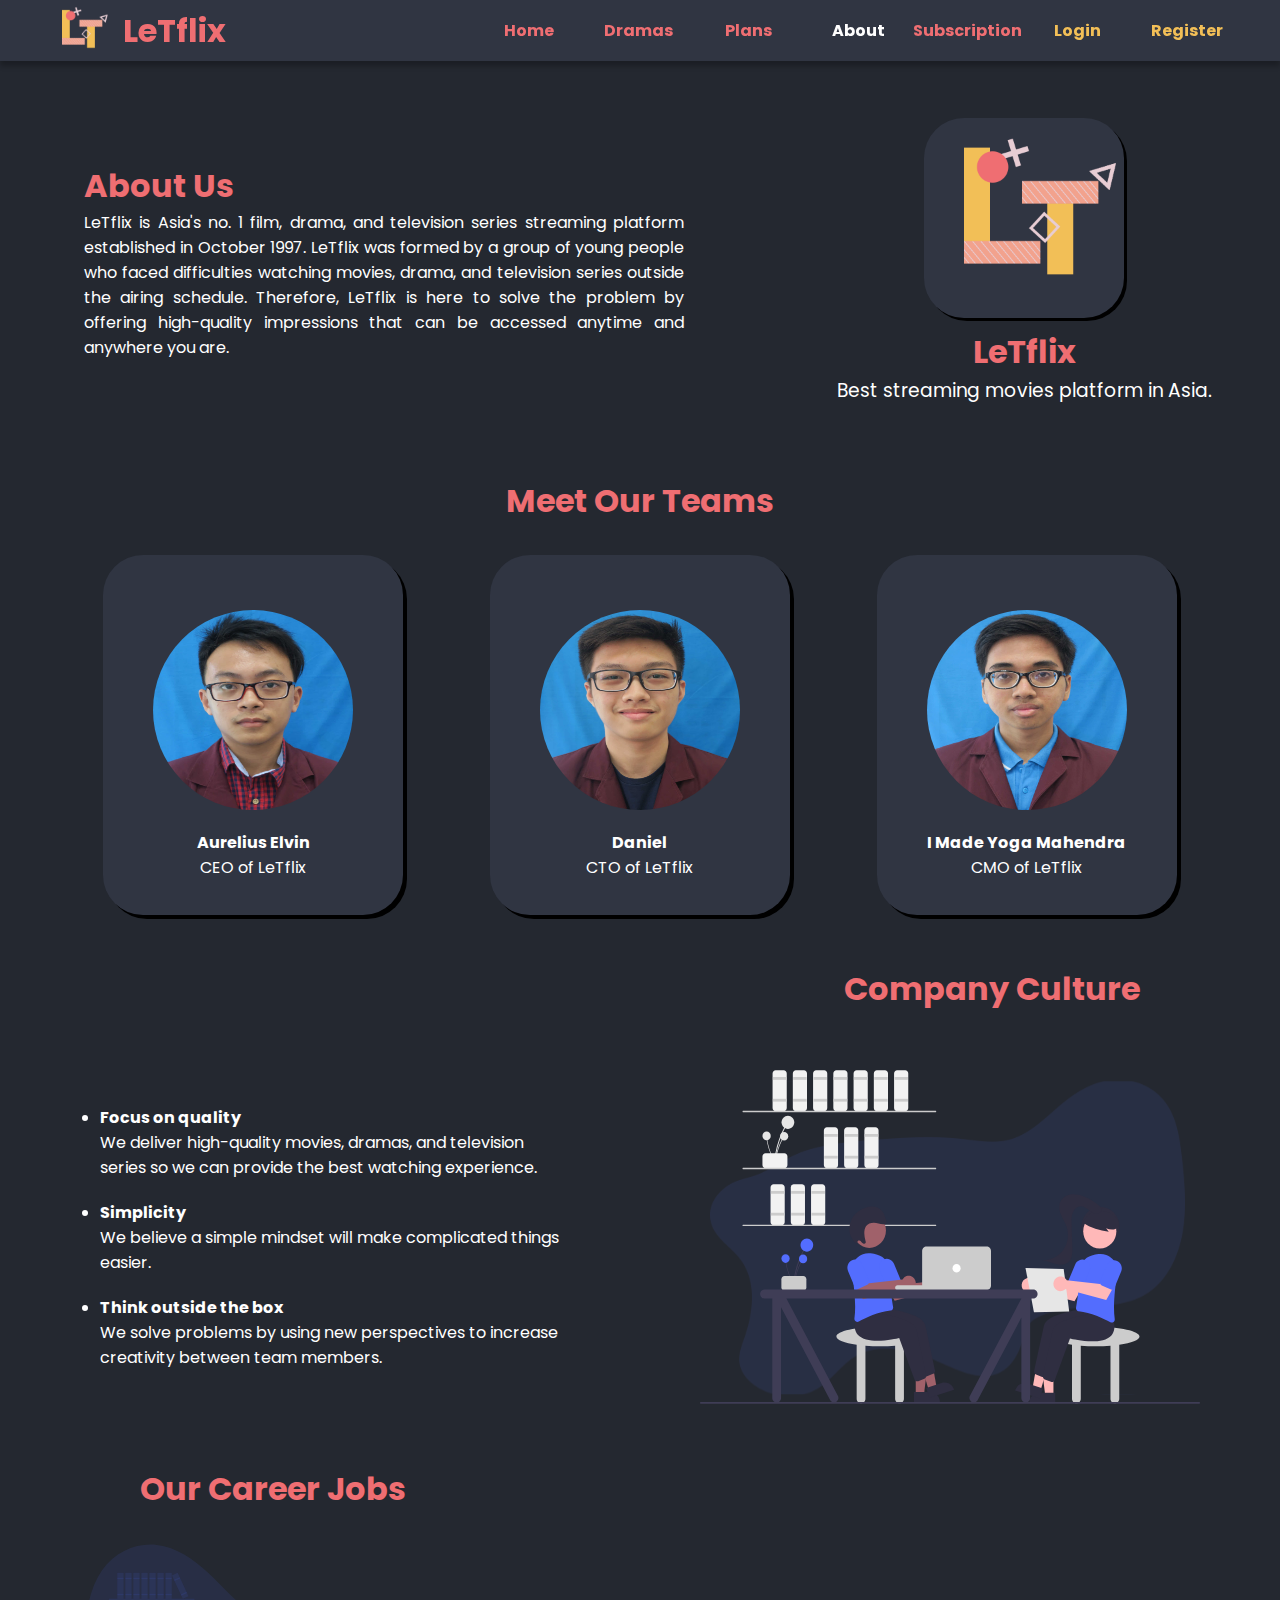
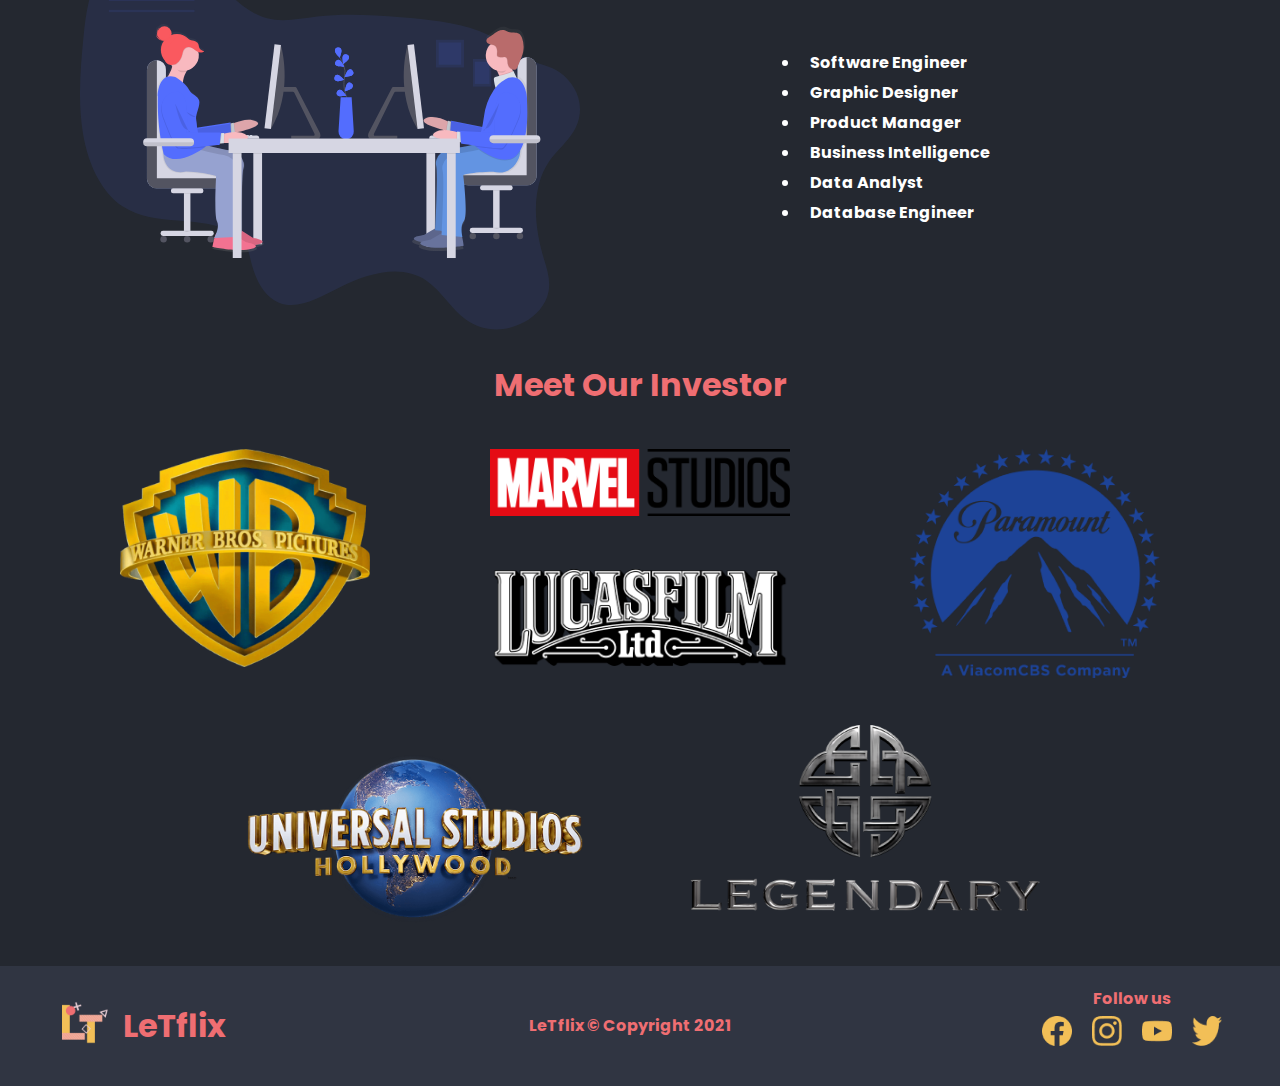
==== commit b1430e34: "Update aboutPage.html" ====
--- a/aboutPage.html
+++ b/aboutPage.html
@@ -41,7 +41,7 @@
         <div class="left-container">
             <div class="left-content">
                 <h1>About Us</h1>
-                <p>LeTflix is Asia's no. 1 film, drama, and television series streaming platform established in 2015. LeTflix was formed by a group of young people who faced difficulties watching movies, drama, and television series outside the airing schedule. Therefore, LeTflix is here to solve the problem by offering high-quality impressions that can be accessed anytime and anywhere you are.</p>
+                <p>LeTflix is Asia's no. 1 film, drama, and television series streaming platform established in October 1997. LeTflix was formed by a group of young people who faced difficulties watching movies, drama, and television series outside the airing schedule. Therefore, LeTflix is here to solve the problem by offering high-quality impressions that can be accessed anytime and anywhere you are.</p>
             </div>
         </div>
         <div class="right-container">
